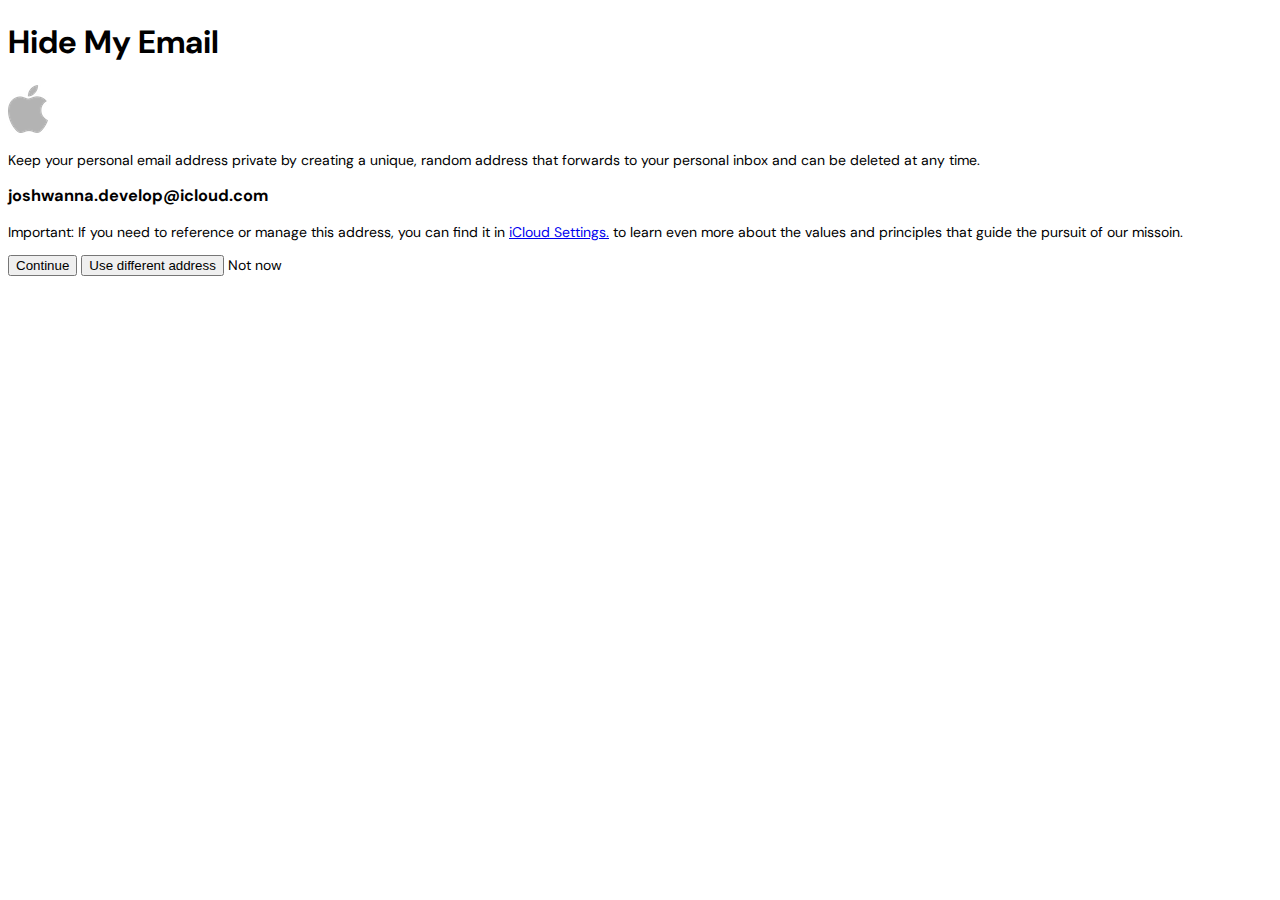
==== hide-my-email-apple.html @ 9c80736e "initial commit" ====
<!DOCTYPE html>
<html>
  <head>
    <meta charset="utf-8">
    <title>My Email Settings</title>

    <!-- css link -->
    <link href="./styles/style.css" rel="stylesheet" type="text/css" />
    <!-- google font -->
    <link rel="preconnect" href="https://fonts.googleapis.com">
    <link rel="preconnect" href="https://fonts.gstatic.com" crossorigin>
    <link href="https://fonts.googleapis.com/css2?family=DM+Sans:ital,opsz,wght@0,9..40,100..1000;1,9..40,100..1000&display=swap" rel="stylesheet">
  </head>
  <body>
    <h1 class="main-title">Hide My Email</h1>
    <img src="images/apple-logo-gray.png" alt="The Apple logo: A gray apple with one bite taken out" />

    <p>Keep your personal email address private by creating a unique, random address that forwards to your personal inbox and can be deleted at any time.</p>
    
    <h3>joshwanna.develop@icloud.com</h3>

    <p>Important: If you need to reference or manage this address, you can find it in <a href="https://www.icloud.com/">iCloud Settings.</a>
      to learn even more about the values and principles that guide the pursuit of our missoin.</p>
    
    <button>Continue</button>
    <button>Use different address</button>
    <buton>Not now</buton>
  </body>
</html>
---- styles/style.css ----
html {
  /* 기본 글자 높이는 14px */
  font-size: 14px;
  font-family: DM Sans;
}


.main-title {
  font-size: 32px;
}
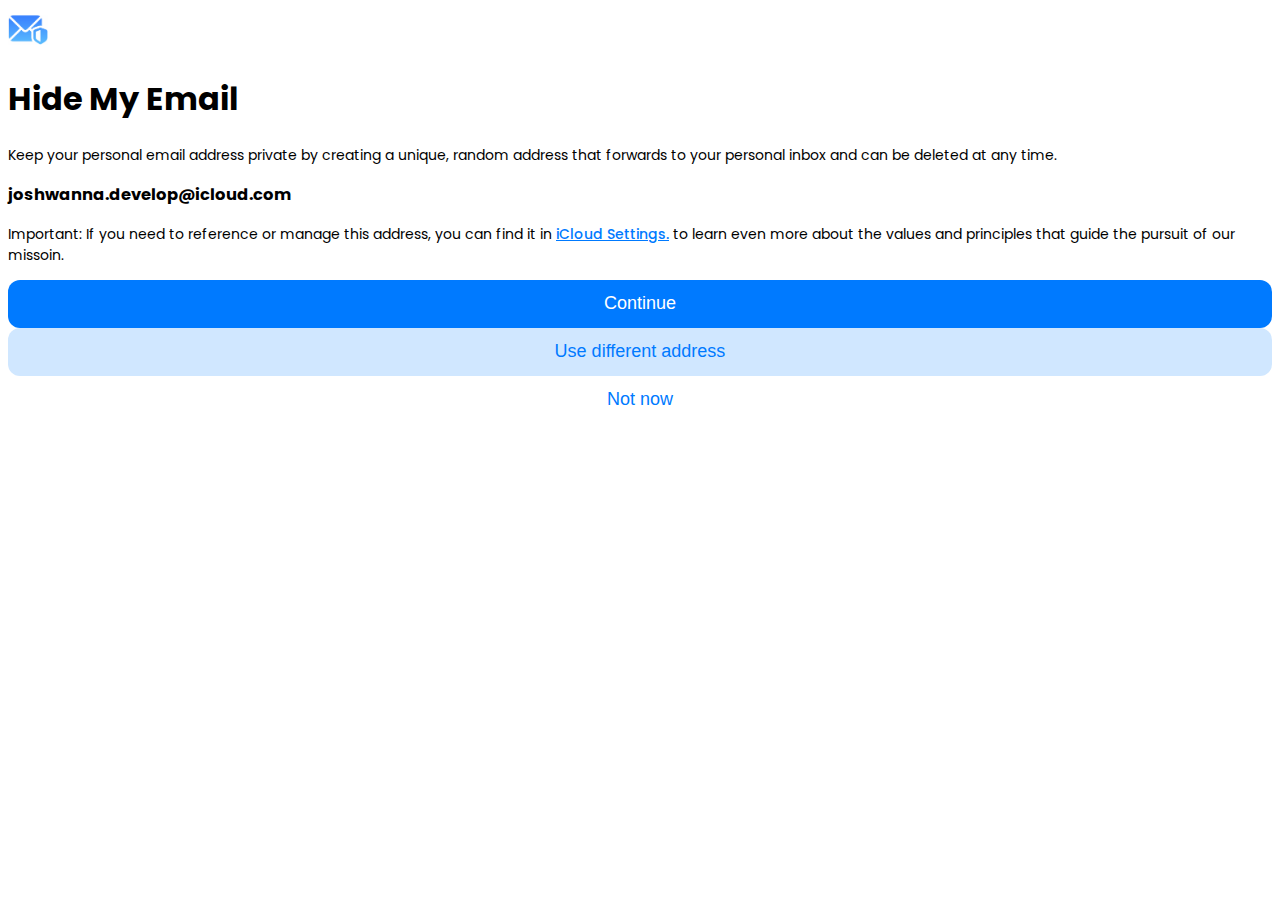
==== commit 55e958f5: "아이콘 변경, 텍스트 링크 업데이트" ====
--- a/hide-my-email-apple.html
+++ b/hide-my-email-apple.html
@@ -9,21 +9,28 @@
     <!-- google font -->
     <link rel="preconnect" href="https://fonts.googleapis.com">
     <link rel="preconnect" href="https://fonts.gstatic.com" crossorigin>
-    <link href="https://fonts.googleapis.com/css2?family=DM+Sans:ital,opsz,wght@0,9..40,100..1000;1,9..40,100..1000&display=swap" rel="stylesheet">
+    <link href="https://fonts.googleapis.com/css2?family=Poppins:ital,wght@0,100;0,200;0,300;0,400;0,500;0,600;0,700;0,800;0,900;1,100;1,200;1,300;1,400;1,500;1,600;1,700;1,800;1,900&display=swap" rel="stylesheet">
   </head>
   <body>
-    <h1 class="main-title">Hide My Email</h1>
-    <img src="images/apple-logo-gray.png" alt="The Apple logo: A gray apple with one bite taken out" />
+    <div>
+      <a href="https://www.icloud.com/">
+        <img class="logo" src="images/hide-my-email-logo.webp" alt="The Apple logo: A gray apple with one bite taken out" />
+      </a>
+      
+      <h1 class="main-title">Hide My Email</h1>
 
-    <p>Keep your personal email address private by creating a unique, random address that forwards to your personal inbox and can be deleted at any time.</p>
-    
-    <h3>joshwanna.develop@icloud.com</h3>
+      <p>Keep your personal email address private by creating a unique, random address that forwards to your personal inbox and can be deleted at any time.</p>
+      
+      <h3>joshwanna.develop@icloud.com</h3>
 
-    <p>Important: If you need to reference or manage this address, you can find it in <a href="https://www.icloud.com/">iCloud Settings.</a>
-      to learn even more about the values and principles that guide the pursuit of our missoin.</p>
-    
-    <button>Continue</button>
-    <button>Use different address</button>
-    <buton>Not now</buton>
+      <p>Important: If you need to reference or manage this address, you can find it in <a href="https://www.icloud.com/">iCloud Settings.</a>
+        to learn even more about the values and principles that guide the pursuit of our missoin.</p>
+      
+      <div>
+        <button class="primary-btn">Continue</button>
+        <button class="secondary-btn">Use different address</button>
+        <button class="tertiary-btn">Not now</button>
+      </div>
+    </div>
   </body>
 </html>--- a/styles/style.css
+++ b/styles/style.css
@@ -1,10 +1,87 @@
 html {
   /* 기본 글자 높이는 14px */
   font-size: 14px;
-  font-family: DM Sans;
+  font-family: "Poppins";
 }
 
+/* logo */
+.logo {
+  height: 40px;
+  object-fit: cover;
+}
 
+/* font-poppins */
+.poppins-regular {
+  font-family: "Poppins", sans-serif;
+  font-weight: 400;
+  font-style: normal;
+}
+.poppins-medium {
+  font-family: "Poppins", sans-serif;
+  font-weight: 500;
+  font-style: normal;
+}
+.poppins-bold {
+  font-family: "Poppins", sans-serif;
+  font-weight: 700;
+  font-style: normal;
+}
+
+/* font-style */
 .main-title {
   font-size: 32px;
+  font-weight: 700;
+}
+
+/* link-button */
+a {
+  color: #007AFF;
+  font-weight: 500;
+}
+a:hover {
+  text-decoration: none;
+}
+a:focus {
+  color: skyblue;
+}
+a:hover {
+  color: skyblue;
+}
+a:active {
+  color: blue;
+}
+
+/* buttons */
+.primary-btn {
+  padding: 0px 24px;
+  width: 100%;
+  height: 48px;
+  border-radius: 12px;
+  border: none;
+  color: white;
+  background-color: #007AFF;
+  font-size: 18px;
+  font-weight: 500;
+}
+.secondary-btn {
+  padding: 0px 24px;
+  width: 100%;
+  height: 48px;
+  border-radius: 12px;
+  border: none;
+  color: #007AFF;
+  background-color: #D0E7FF;
+  font-size: 18px;
+  font-weight: 500;
+}
+.tertiary-btn {
+  padding: 0px 24px;
+  width: 100%;
+  height: 48px;
+  border-radius: 12px;
+  border: none;
+  color: #007AFF;
+  background-color: white;
+  font-size: 18px;
+  font-weight: 500;
 }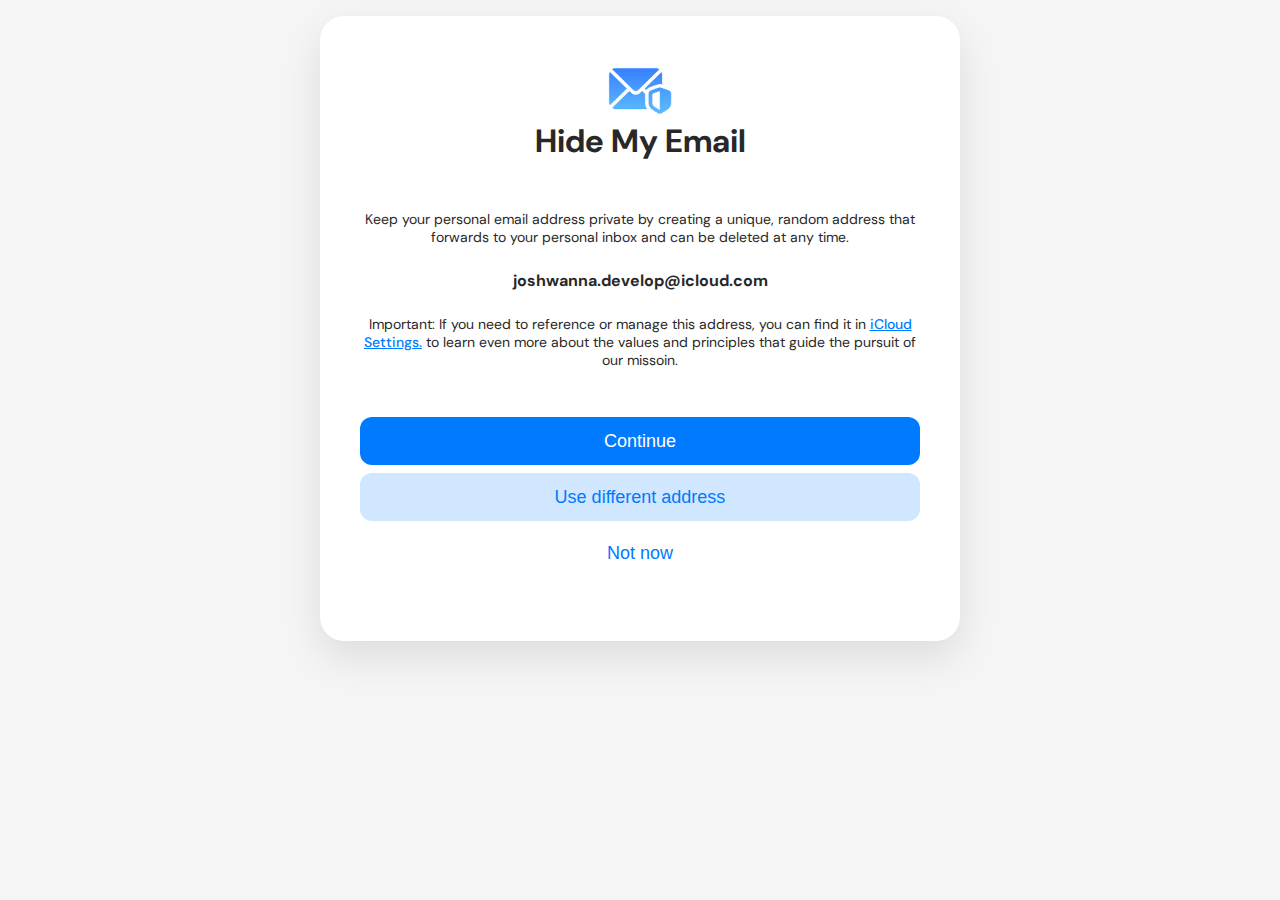
==== commit 4a6903d2: "클래스 입력 완료" ====
--- a/hide-my-email-apple.html
+++ b/hide-my-email-apple.html
@@ -9,24 +9,25 @@
     <!-- google font -->
     <link rel="preconnect" href="https://fonts.googleapis.com">
     <link rel="preconnect" href="https://fonts.gstatic.com" crossorigin>
-    <link href="https://fonts.googleapis.com/css2?family=Poppins:ital,wght@0,100;0,200;0,300;0,400;0,500;0,600;0,700;0,800;0,900;1,100;1,200;1,300;1,400;1,500;1,600;1,700;1,800;1,900&display=swap" rel="stylesheet">
+    <link href="https://fonts.googleapis.com/css2?family=DM+Sans:ital,opsz,wght@0,9..40,100..1000;1,9..40,100..1000&display=swap" rel="stylesheet">
   </head>
+  
   <body>
-    <div>
+    <div class="container">
       <a href="https://www.icloud.com/">
-        <img class="logo" src="images/hide-my-email-logo.webp" alt="The Apple logo: A gray apple with one bite taken out" />
+        <img class="main-logo" src="images/hide-my-email-logo.webp" alt="The Apple logo: A gray apple with one bite taken out" />
       </a>
       
       <h1 class="main-title">Hide My Email</h1>
 
-      <p>Keep your personal email address private by creating a unique, random address that forwards to your personal inbox and can be deleted at any time.</p>
+      <p class="body-text">Keep your personal email address private by creating a unique, random address that forwards to your personal inbox and can be deleted at any time.</p>
       
-      <h3>joshwanna.develop@icloud.com</h3>
+      <h3 class="subtitle">joshwanna.develop@icloud.com</h3>
 
-      <p>Important: If you need to reference or manage this address, you can find it in <a href="https://www.icloud.com/">iCloud Settings.</a>
+      <p class="body-text">Important: If you need to reference or manage this address, you can find it in <a href="https://www.icloud.com/">iCloud Settings.</a>
         to learn even more about the values and principles that guide the pursuit of our missoin.</p>
       
-      <div>
+      <div class="button-group">
         <button class="primary-btn">Continue</button>
         <button class="secondary-btn">Use different address</button>
         <button class="tertiary-btn">Not now</button>
--- a/styles/style.css
+++ b/styles/style.css
@@ -1,36 +1,65 @@
 html {
+  background-color: whitesmoke;
   /* 기본 글자 높이는 14px */
   font-size: 14px;
-  font-family: "Poppins";
+  font-family: "DM Sans";
+  color: #282828;
 }
-
+body {
+  margin: 16px;
+  display: flex;
+  justify-content: center;
+  align-items: center;
+}
+.container {
+  max-width: 560px;
+  margin: 0 auto;
+  padding: 40px;
+  max-width: 560px;
+  display: flex;
+  flex-direction: column;
+  align-items: center;
+  flex: 1 0 0;
+  border-radius: 24px;
+  background-color: white;
+  box-shadow: 0px 16px 40px 0px rgba(0, 0, 0, 0.1);
+}
 /* logo */
-.logo {
-  height: 40px;
+.main-logo {
+  display: block;
+  margin: 0px auto;
+  width: 64px;
+  height: 64px;
   object-fit: cover;
 }
 
-/* font-poppins */
-.poppins-regular {
-  font-family: "Poppins", sans-serif;
+/* font-dm-sans */
+.dm-sans {
+  font-family: "DM Sans", sans-serif;
+  font-optical-sizing: auto;
   font-weight: 400;
-  font-style: normal;
-}
-.poppins-medium {
-  font-family: "Poppins", sans-serif;
-  font-weight: 500;
-  font-style: normal;
-}
-.poppins-bold {
-  font-family: "Poppins", sans-serif;
-  font-weight: 700;
   font-style: normal;
 }
 
 /* font-style */
 .main-title {
+  text-align: center;
   font-size: 32px;
   font-weight: 700;
+  margin: 0px auto;
+  padding-bottom: 24px;
+}
+.body-text {
+  text-align: center;
+  font-weight: 400;
+  margin: 0px auto;
+  padding: 24px 0px;
+}
+.subtitle {
+  text-align: center;
+  font-size: 16px;
+  font-weight: 700;
+  margin: 0px auto;
 }
 
 /* link-button */
@@ -84,4 +113,12 @@
   background-color: white;
   font-size: 18px;
   font-weight: 500;
+}
+.button-group {
+  padding: 24px 0px;
+  display: flex;
+  flex-direction: column;
+  align-items: flex-start;
+  gap: 8px;
+  align-self: stretch;
 }